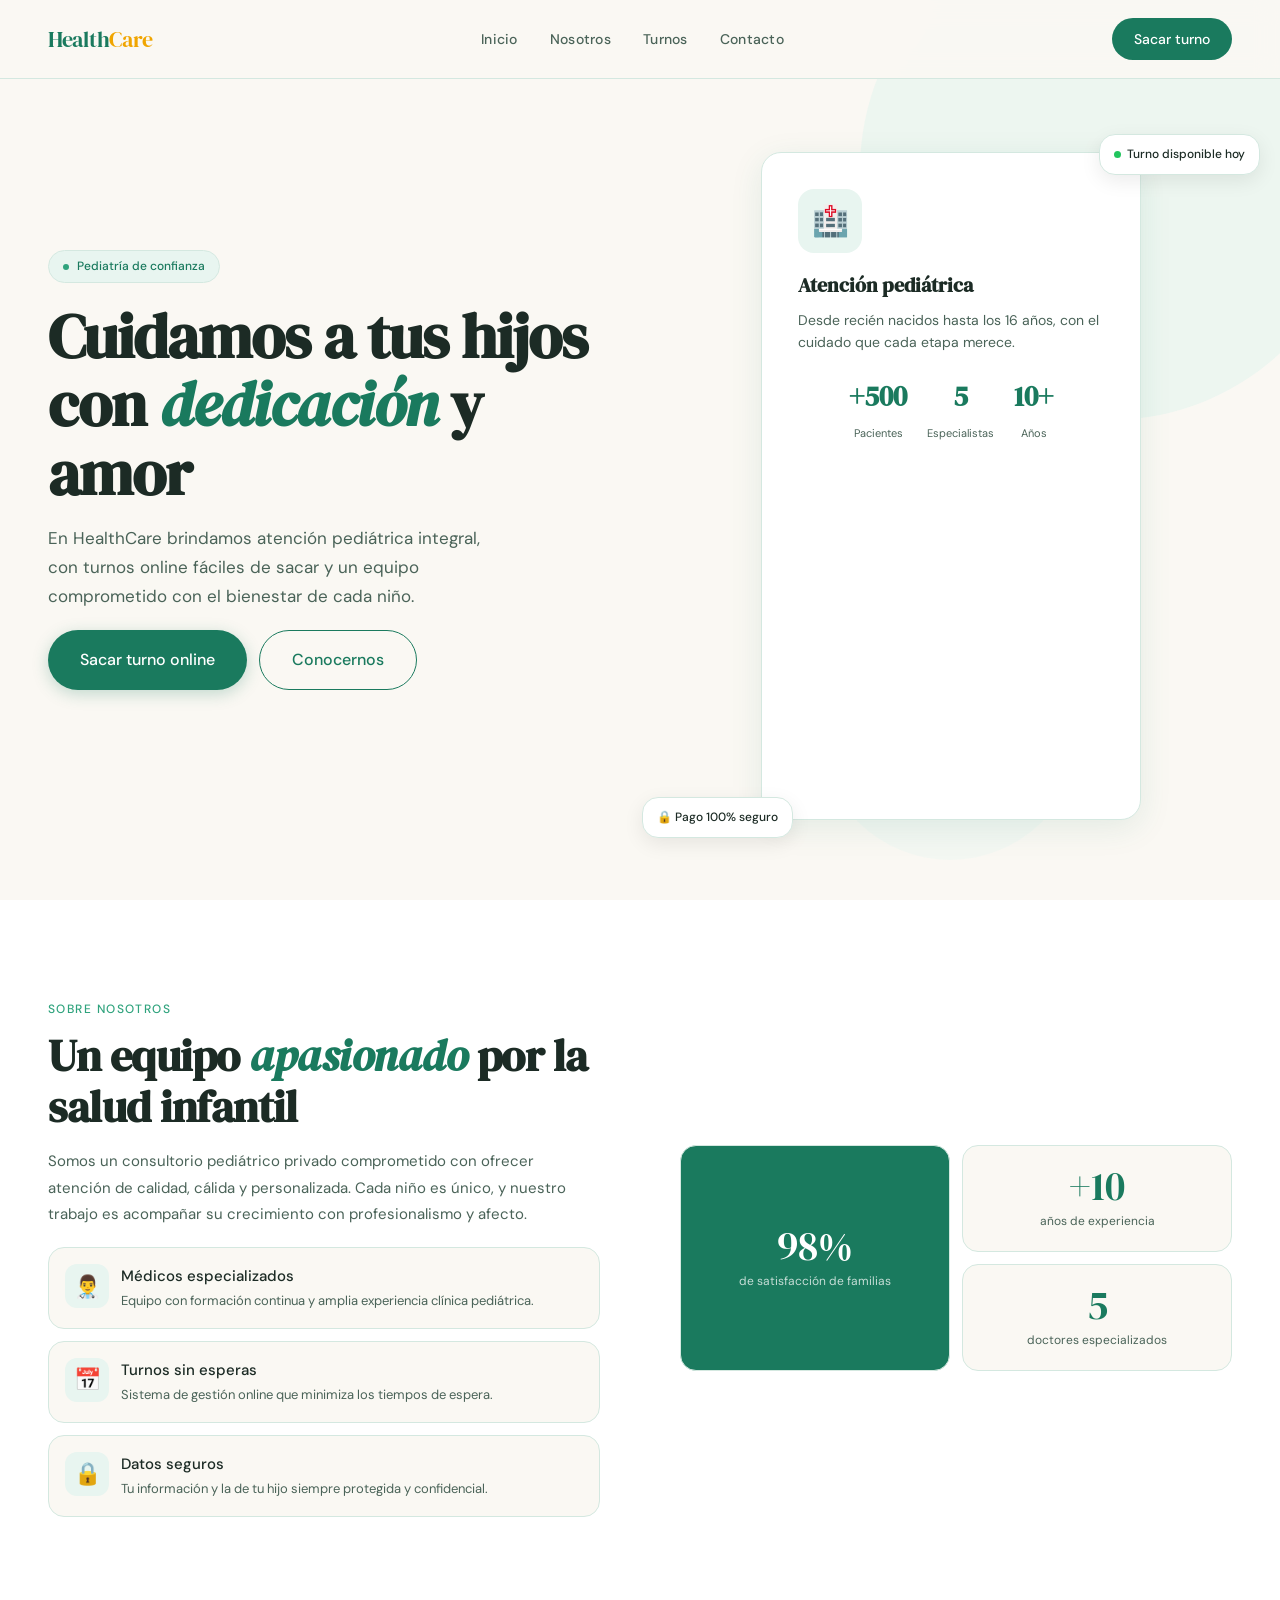
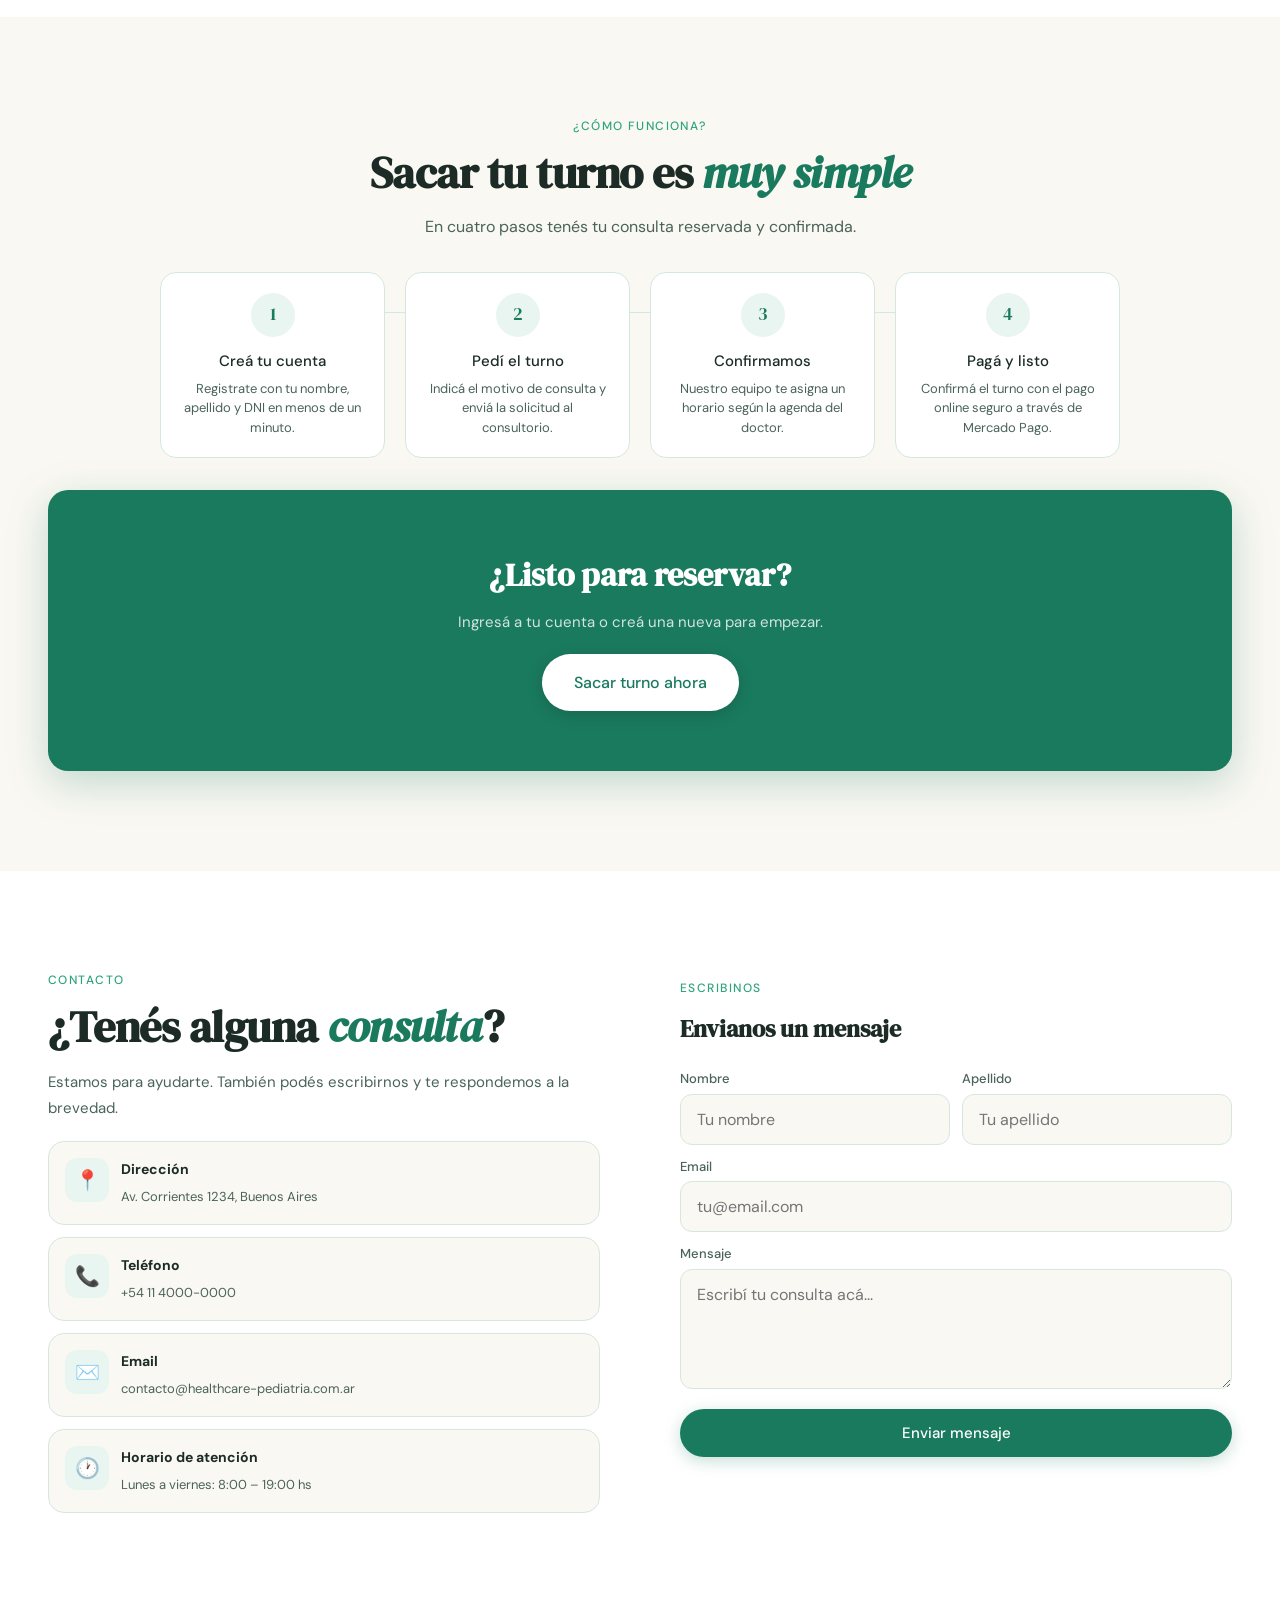
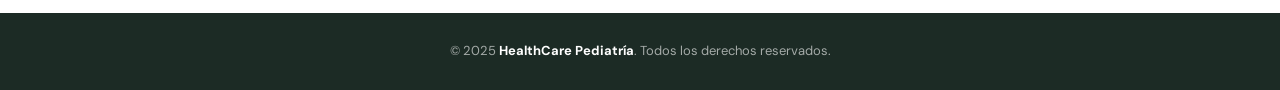
==== index.html @ d3672f3f "Cambio de Estructura" ====
<!DOCTYPE html>
<html lang="es">
<head>
  <meta charset="UTF-8" />
  <meta name="viewport" content="width=device-width, initial-scale=1.0, maximum-scale=5.0"/>
  <title>HealthCare Pediatría</title>
  <link rel="preconnect" href="https://fonts.googleapis.com">
  <link rel="preconnect" href="https://fonts.gstatic.com" crossorigin>
  <link href="https://fonts.googleapis.com/css2?family=DM+Serif+Display:ital@0;1&family=DM+Sans:wght@300;400;500;700&display=swap" rel="stylesheet">
  <link rel="stylesheet" href="css/base.css">
  <link rel="stylesheet" href="css/components.css">
  <link rel="stylesheet" href="css/layout.css">
  <link rel="stylesheet" href="css/responsive.css">
  <style>
    /* ═══════════════════════════════════════════════
       index.css · Página de inicio · Mobile-First
       ═══════════════════════════════════════════════ */

    /* ── HERO ── */
    .hero {
      min-height: 100vh;
      display: flex;
      flex-direction: column;
      padding: 80px var(--content-pad) var(--space-3xl);
      position: relative;
      overflow: hidden;
    }
    .hero-bg-circle {
      position: absolute;
      border-radius: 50%;
      background: var(--verde-claro);
      z-index: 0;
      pointer-events: none;
    }
    .hero-bg-circle.a { width: 300px; height: 300px; right: -80px; top: -40px; opacity: .6; }
    .hero-bg-circle.b { width: 160px; height: 160px; right: 40px; bottom: 100px; opacity: .3; }

    .hero-content {
      position: relative;
      z-index: 1;
      flex: 1;
      display: flex;
      flex-direction: column;
      justify-content: center;
    }
    .hero-tag {
      display: inline-flex;
      align-items: center;
      gap: var(--space-sm);
      background: var(--verde-claro);
      color: var(--verde);
      border: 1px solid var(--borde);
      padding: 6px 14px;
      border-radius: var(--radio-full);
      font-size: 12px;
      font-weight: 500;
      margin-bottom: var(--space-xl);
      width: fit-content;
      animation: fadeUp .6s ease both;
    }
    .hero-tag::before {
      content: '';
      width: 6px;
      height: 6px;
      border-radius: 50%;
      background: var(--verde-mid);
    }
    .hero-titulo {
      font-family: var(--font-titulo);
      font-size: clamp(32px, 8vw, 48px);
      line-height: 1.1;
      letter-spacing: -1px;
      color: var(--texto);
      margin-bottom: var(--space-lg);
      animation: fadeUp .6s .1s ease both;
    }
    .hero-titulo em { color: var(--verde); font-style: italic; }
    .hero-desc {
      font-size: 16px;
      color: var(--texto-s);
      line-height: 1.7;
      margin-bottom: var(--space-xl);
      animation: fadeUp .6s .2s ease both;
    }
    .hero-btns {
      display: flex;
      flex-direction: column;
      gap: var(--space-md);
      animation: fadeUp .6s .3s ease both;
    }

    .hero-imagen {
      position: relative;
      z-index: 1;
      margin-top: var(--space-3xl);
      display: flex;
      justify-content: center;
      animation: fadeIn .8s .2s ease both;
    }
    .hero-card-grande {
      background: var(--blanco);
      border: 1px solid var(--borde);
      border-radius: var(--radio-xl);
      padding: var(--space-xl);
      width: 100%;
      max-width: 340px;
      box-shadow: 0 8px 32px rgba(26,122,94,.1);
    }
    .hero-card-grande .icono {
      width: 56px;
      height: 56px;
      border-radius: var(--radio-lg);
      background: var(--verde-claro);
      display: flex;
      align-items: center;
      justify-content: center;
      font-size: 28px;
      margin-bottom: var(--space-lg);
    }
    .hero-card-grande h3 {
      font-family: var(--font-titulo);
      font-size: 20px;
      color: var(--texto);
      margin-bottom: var(--space-sm);
    }
    .hero-card-grande p {
      font-size: 14px;
      color: var(--texto-s);
      margin-bottom: var(--space-xl);
    }
    .stat-row {
      display: flex;
      gap: var(--space-xl);
      justify-content: center;
    }
    .stat { text-align: center; }
    .stat strong {
      display: block;
      font-family: var(--font-titulo);
      font-size: 24px;
      color: var(--verde);
    }
    .stat span { font-size: 11px; color: var(--texto-s); }

    .badge-flotante {
      position: absolute;
      background: var(--blanco);
      border: 1px solid var(--borde);
      border-radius: var(--radio-lg);
      padding: 10px 14px;
      box-shadow: 0 6px 20px rgba(0,0,0,.08);
      font-size: 12px;
      font-weight: 500;
      color: var(--texto);
      display: flex;
      align-items: center;
      gap: 6px;
    }
    .badge-flotante.uno { top: -12px; right: -8px; animation: float 3s ease-in-out infinite; }
    .badge-flotante.dos { bottom: -12px; left: -8px; animation: float 3s 1.5s ease-in-out infinite; }
    .badge-dot { width: 7px; height: 7px; border-radius: 50%; background: #22c55e; }

    /* ── SOBRE NOSOTROS ── */
    .seccion-nosotros {
      padding: var(--space-4xl) var(--content-pad);
      background: var(--blanco);
    }
    .seccion-tag {
      font-size: 12px;
      font-weight: 500;
      letter-spacing: .12em;
      text-transform: uppercase;
      color: var(--verde-mid);
      margin-bottom: var(--space-md);
    }
    .seccion-titulo {
      font-family: var(--font-titulo);
      font-size: clamp(26px, 6vw, 36px);
      line-height: 1.15;
      letter-spacing: -.5px;
      margin-bottom: var(--space-lg);
      color: var(--texto);
    }
    .seccion-titulo em { color: var(--verde); font-style: italic; }
    .seccion-desc {
      color: var(--texto-s);
      font-size: 15px;
      line-height: 1.75;
      margin-bottom: var(--space-xl);
    }
    .features {
      display: flex;
      flex-direction: column;
      gap: var(--space-md);
    }
    .feature {
      display: flex;
      gap: var(--space-md);
      align-items: flex-start;
      background: var(--crema);
      border: 1px solid var(--borde);
      border-radius: var(--radio-lg);
      padding: var(--space-lg);
    }
    .feature-ico {
      font-size: 22px;
      flex-shrink: 0;
      width: 44px;
      height: 44px;
      border-radius: var(--radio-md);
      background: var(--verde-claro);
      display: flex;
      align-items: center;
      justify-content: center;
    }
    .feature-txt h4 { font-size: 15px; font-weight: 500; color: var(--texto); margin-bottom: 3px; }
    .feature-txt p { font-size: 13px; color: var(--texto-s); }

    .nosotros-visual {
      display: grid;
      grid-template-columns: 1fr 1fr;
      gap: var(--space-md);
      margin-top: var(--space-3xl);
    }
    .vis-card {
      background: var(--crema);
      border: 1px solid var(--borde);
      border-radius: var(--radio-lg);
      padding: var(--space-xl) var(--space-lg);
      text-align: center;
    }
    .vis-card.accent {
      background: var(--verde);
      color: var(--blanco);
      grid-row: span 2;
      display: flex;
      flex-direction: column;
      justify-content: center;
    }
    .vis-card.accent .vis-num { color: var(--blanco); }
    .vis-card.accent .vis-label { color: rgba(255,255,255,.75); }
    .vis-num {
      font-family: var(--font-titulo);
      font-size: 32px;
      color: var(--verde);
      line-height: 1;
    }
    .vis-label { font-size: 12px; color: var(--texto-s); margin-top: 6px; }

    /* ── TURNOS ── */
    .seccion-turnos {
      padding: var(--space-4xl) var(--content-pad);
      background: var(--crema);
    }
    .seccion-header {
      text-align: center;
      max-width: 560px;
      margin: 0 auto var(--space-3xl);
    }
    .pasos {
      display: flex;
      flex-direction: column;
      gap: var(--space-lg);
      max-width: 400px;
      margin: 0 auto var(--space-3xl);
    }
    .paso {
      background: var(--blanco);
      border: 1px solid var(--borde);
      border-radius: var(--radio-lg);
      padding: var(--space-xl);
      text-align: center;
      transition: transform .2s, box-shadow .2s;
    }
    .paso:hover {
      transform: translateY(-4px);
      box-shadow: 0 12px 32px rgba(26,122,94,.12);
    }
    .paso-num {
      width: 44px;
      height: 44px;
      border-radius: 50%;
      background: var(--verde-claro);
      color: var(--verde);
      font-family: var(--font-titulo);
      font-size: 18px;
      display: flex;
      align-items: center;
      justify-content: center;
      margin: 0 auto var(--space-md);
    }
    .paso h4 { font-size: 15px; font-weight: 500; color: var(--texto); margin-bottom: 6px; }
    .paso p { font-size: 13px; color: var(--texto-s); line-height: 1.5; }

    .turnos-cta {
      text-align: center;
      background: var(--verde);
      border-radius: var(--radio-xl);
      padding: var(--space-3xl) var(--space-xl);
      box-shadow: 0 12px 40px rgba(26,122,94,.25);
    }
    .turnos-cta h3 {
      font-family: var(--font-titulo);
      font-size: 26px;
      color: var(--blanco);
      margin-bottom: var(--space-sm);
    }
    .turnos-cta p {
      color: rgba(255,255,255,.8);
      margin-bottom: var(--space-xl);
      font-size: 15px;
    }

    /* ── CONTACTO ── */
    .seccion-contacto {
      padding: var(--space-4xl) var(--content-pad);
      background: var(--blanco);
    }
    .contacto-datos {
      display: flex;
      flex-direction: column;
      gap: var(--space-md);
      margin-top: var(--space-xl);
    }
    .dato {
      display: flex;
      gap: var(--space-md);
      align-items: flex-start;
      background: var(--crema);
      border: 1px solid var(--borde);
      border-radius: var(--radio-lg);
      padding: var(--space-lg);
    }
    .dato-ico {
      font-size: 20px;
      width: 44px;
      height: 44px;
      background: var(--verde-claro);
      border-radius: var(--radio-md);
      display: flex;
      align-items: center;
      justify-content: center;
      flex-shrink: 0;
    }
    .dato-txt strong { display: block; font-size: 14px; color: var(--texto); margin-bottom: 2px; }
    .dato-txt span { font-size: 13px; color: var(--texto-s); }

    .form-contacto {
      display: flex;
      flex-direction: column;
      gap: var(--space-md);
      margin-top: var(--space-xl);
    }
    .form-row {
      display: grid;
      grid-template-columns: 1fr;
      gap: var(--space-md);
    }
    .form-contacto label {
      font-size: 13px;
      font-weight: 500;
      color: var(--texto-s);
      margin-bottom: var(--space-xs);
      display: block;
    }
    .form-contacto input,
    .form-contacto textarea {
      width: 100%;
      padding: 14px 16px;
      border: 1.5px solid var(--borde);
      border-radius: var(--radio-md);
      font-family: var(--font-cuerpo);
      font-size: 16px;
      color: var(--texto);
      background: var(--crema);
      outline: none;
      transition: border-color .2s;
      min-height: var(--touch-min);
    }
    .form-contacto input:focus,
    .form-contacto textarea:focus { border-color: var(--verde); }
    .form-contacto textarea {
      resize: vertical;
      min-height: 120px;
    }

    /* ── DESKTOP OVERRIDES (min-width: 769px) ── */
    @media (min-width: 769px) {
      .hero {
        display: grid;
        grid-template-columns: 1fr 1fr;
        padding: 120px 48px 80px;
        gap: 60px;
      }
      .hero-bg-circle.a { width: 500px; height: 500px; right: -80px; top: -80px; opacity: .7; }
      .hero-bg-circle.b { width: 260px; height: 260px; right: 200px; bottom: 40px; opacity: .4; }
      .hero-titulo { font-size: clamp(38px, 5vw, 62px); }
      .hero-desc { font-size: 17px; max-width: 460px; }
      .hero-btns { flex-direction: row; }
      .hero-card-grande { max-width: 380px; padding: 36px; }
      .hero-card-grande .icono { width: 64px; height: 64px; font-size: 30px; }
      .stat strong { font-size: 28px; }
      .badge-flotante.uno { top: -18px; right: -28px; }
      .badge-flotante.dos { bottom: -18px; left: -28px; }

      .seccion-nosotros {
        display: grid;
        grid-template-columns: 1fr 1fr;
        gap: 80px;
        align-items: center;
        padding: 100px 48px;
      }
      .seccion-titulo { font-size: clamp(28px, 4vw, 44px); }
      .nosotros-visual { margin-top: 0; }
      .vis-num { font-size: 40px; }

      .seccion-turnos { padding: 100px 48px; }
      .pasos {
        display: grid;
        grid-template-columns: repeat(4, 1fr);
        gap: 20px;
        max-width: 960px;
        position: relative;
      }
      .pasos::before {
        content: '';
        position: absolute;
        top: 40px;
        left: 10%;
        right: 10%;
        height: 1.5px;
        background: var(--borde);
        z-index: 0;
      }
      .paso { position: relative; z-index: 1; }
      .turnos-cta { padding: 60px 40px; }
      .turnos-cta h3 { font-size: 32px; }

      .seccion-contacto {
        display: grid;
        grid-template-columns: 1fr 1fr;
        gap: 80px;
        align-items: start;
        padding: 100px 48px;
      }
      .form-row { grid-template-columns: 1fr 1fr; }
    }

    /* ── TABLET (481px - 768px) ── */
    @media (min-width: 481px) and (max-width: 768px) {
      .hero { padding-top: 100px; }
      .hero-titulo { font-size: 40px; }
      .pasos { display: grid; grid-template-columns: 1fr 1fr; max-width: none; }
      .seccion-nosotros { padding: 60px 32px; }
      .seccion-contacto { padding: 60px 32px; }
    }
  </style>
</head>
<body>

<!-- NAV -->
<nav class="nav">
  <a class="nav-logo" href="#inicio">Health<span>Care</span></a>
  <ul class="nav-links">
    <li><a href="#inicio">Inicio</a></li>
    <li><a href="#nosotros">Nosotros</a></li>
    <li><a href="#turnos">Turnos</a></li>
    <li><a href="#contacto">Contacto</a></li>
  </ul>
  <a href="login.html" class="nav-cta btn btn-sm">Sacar turno</a>
  <button class="nav-toggle" id="nav-toggle" aria-label="Abrir menú" aria-expanded="false">
    <span></span><span></span><span></span>
  </button>
</nav>

<!-- Mobile Menu Overlay -->
<div class="nav-menu-mobile" id="nav-menu-mobile">
  <a href="#inicio" onclick="cerrarMenu()">Inicio</a>
  <a href="#nosotros" onclick="cerrarMenu()">Nosotros</a>
  <a href="#turnos" onclick="cerrarMenu()">Turnos</a>
  <a href="#contacto" onclick="cerrarMenu()">Contacto</a>
  <a href="login.html" class="btn btn-prim">Sacar turno</a>
</div>

<!-- HERO -->
<section id="inicio" class="hero">
  <div class="hero-bg-circle a"></div>
  <div class="hero-bg-circle b"></div>

  <div class="hero-content">
    <div class="hero-tag">Pediatría de confianza</div>
    <h1 class="hero-titulo">
      Cuidamos a tus hijos<br>con <em>dedicación</em> y amor
    </h1>
    <p class="hero-desc">
      En HealthCare brindamos atención pediátrica integral, con turnos online fáciles de sacar y un equipo comprometido con el bienestar de cada niño.
    </p>
    <div class="hero-btns">
      <a href="login.html" class="btn btn-prim btn-lg">Sacar turno online</a>
      <a href="#nosotros" class="btn btn-sec btn-lg">Conocernos</a>
    </div>
  </div>

  <div class="hero-imagen">
    <div class="hero-card-grande">
      <div class="icono">🏥</div>
      <h3>Atención pediátrica</h3>
      <p>Desde recién nacidos hasta los 16 años, con el cuidado que cada etapa merece.</p>
      <div class="stat-row">
        <div class="stat"><strong>+500</strong><span>Pacientes</span></div>
        <div class="stat"><strong>5</strong><span>Especialistas</span></div>
        <div class="stat"><strong>10+</strong><span>Años</span></div>
      </div>
    </div>
    <div class="badge-flotante uno">
      <span class="badge-dot"></span> Turno disponible hoy
    </div>
    <div class="badge-flotante dos">
      🔒 Pago 100% seguro
    </div>
  </div>
</section>

<!-- SOBRE NOSOTROS -->
<section id="nosotros" class="seccion-nosotros">
  <div class="nosotros-texto">
    <p class="seccion-tag">Sobre nosotros</p>
    <h2 class="seccion-titulo">Un equipo <em>apasionado</em> por la salud infantil</h2>
    <p class="seccion-desc">
      Somos un consultorio pediátrico privado comprometido con ofrecer atención de calidad, cálida y personalizada. Cada niño es único, y nuestro trabajo es acompañar su crecimiento con profesionalismo y afecto.
    </p>
    <div class="features">
      <div class="feature">
        <div class="feature-ico">👨‍⚕️</div>
        <div class="feature-txt">
          <h4>Médicos especializados</h4>
          <p>Equipo con formación continua y amplia experiencia clínica pediátrica.</p>
        </div>
      </div>
      <div class="feature">
        <div class="feature-ico">📅</div>
        <div class="feature-txt">
          <h4>Turnos sin esperas</h4>
          <p>Sistema de gestión online que minimiza los tiempos de espera.</p>
        </div>
      </div>
      <div class="feature">
        <div class="feature-ico">🔒</div>
        <div class="feature-txt">
          <h4>Datos seguros</h4>
          <p>Tu información y la de tu hijo siempre protegida y confidencial.</p>
        </div>
      </div>
    </div>
  </div>

  <div class="nosotros-visual">
    <div class="vis-card accent tall">
      <div class="vis-num">98%</div>
      <div class="vis-label">de satisfacción de familias</div>
    </div>
    <div class="vis-card">
      <div class="vis-num">+10</div>
      <div class="vis-label">años de experiencia</div>
    </div>
    <div class="vis-card">
      <div class="vis-num">5</div>
      <div class="vis-label">doctores especializados</div>
    </div>
  </div>
</section>

<!-- TURNOS -->
<section id="turnos" class="seccion-turnos">
  <div class="seccion-header">
    <p class="seccion-tag">¿Cómo funciona?</p>
    <h2 class="seccion-titulo">Sacar tu turno es <em>muy simple</em></h2>
    <p style="color:var(--texto-s);font-size:16px">En cuatro pasos tenés tu consulta reservada y confirmada.</p>
  </div>

  <div class="pasos">
    <div class="paso">
      <div class="paso-num">1</div>
      <h4>Creá tu cuenta</h4>
      <p>Registrate con tu nombre, apellido y DNI en menos de un minuto.</p>
    </div>
    <div class="paso">
      <div class="paso-num">2</div>
      <h4>Pedí el turno</h4>
      <p>Indicá el motivo de consulta y enviá la solicitud al consultorio.</p>
    </div>
    <div class="paso">
      <div class="paso-num">3</div>
      <h4>Confirmamos</h4>
      <p>Nuestro equipo te asigna un horario según la agenda del doctor.</p>
    </div>
    <div class="paso">
      <div class="paso-num">4</div>
      <h4>Pagá y listo</h4>
      <p>Confirmá el turno con el pago online seguro a través de Mercado Pago.</p>
    </div>
  </div>

  <div class="turnos-cta">
    <h3>¿Listo para reservar?</h3>
    <p>Ingresá a tu cuenta o creá una nueva para empezar.</p>
    <a href="login.html" class="btn btn-blanco btn-lg">Sacar turno ahora</a>
  </div>
</section>

<!-- CONTACTO -->
<section id="contacto" class="seccion-contacto">
  <div class="contacto-info">
    <p class="seccion-tag">Contacto</p>
    <h2 class="seccion-titulo">¿Tenés alguna <em>consulta</em>?</h2>
    <p class="seccion-desc">Estamos para ayudarte. También podés escribirnos y te respondemos a la brevedad.</p>
    <div class="contacto-datos">
      <div class="dato">
        <div class="dato-ico">📍</div>
        <div class="dato-txt">
          <strong>Dirección</strong>
          <span>Av. Corrientes 1234, Buenos Aires</span>
        </div>
      </div>
      <div class="dato">
        <div class="dato-ico">📞</div>
        <div class="dato-txt">
          <strong>Teléfono</strong>
          <span>+54 11 4000-0000</span>
        </div>
      </div>
      <div class="dato">
        <div class="dato-ico">✉️</div>
        <div class="dato-txt">
          <strong>Email</strong>
          <span>contacto@healthcare-pediatria.com.ar</span>
        </div>
      </div>
      <div class="dato">
        <div class="dato-ico">🕐</div>
        <div class="dato-txt">
          <strong>Horario de atención</strong>
          <span>Lunes a viernes: 8:00 – 19:00 hs</span>
        </div>
      </div>
    </div>
  </div>

  <div>
    <p class="seccion-tag" style="margin-top:8px">Escribinos</p>
    <h3 style="font-family:var(--font-titulo);font-size:24px;margin-bottom:var(--space-lg);color:var(--texto)">Envianos un mensaje</h3>
    <form class="form-contacto" onsubmit="enviarContacto(event)">
      <div class="form-row">
        <div>
          <label for="cf-nombre">Nombre</label>
          <input type="text" id="cf-nombre" placeholder="Tu nombre" required>
        </div>
        <div>
          <label for="cf-apellido">Apellido</label>
          <input type="text" id="cf-apellido" placeholder="Tu apellido" required>
        </div>
      </div>
      <div>
        <label for="cf-email">Email</label>
        <input type="email" id="cf-email" placeholder="tu@email.com" required>
      </div>
      <div>
        <label for="cf-mensaje">Mensaje</label>
        <textarea id="cf-mensaje" placeholder="Escribí tu consulta acá..." required></textarea>
      </div>
      <button type="submit" class="btn btn-prim">Enviar mensaje</button>
    </form>
  </div>
</section>

<!-- FOOTER -->
<footer class="footer">
  <p>&copy; 2025 <strong>HealthCare Pediatría</strong>. Todos los derechos reservados.</p>
</footer>

<script>
  // ── Mobile Menu ──
  const navToggle = document.getElementById('nav-toggle');
  const navMenu = document.getElementById('nav-menu-mobile');

  navToggle.addEventListener('click', () => {
    const isOpen = navMenu.classList.toggle('activo');
    navToggle.classList.toggle('activo', isOpen);
    navToggle.setAttribute('aria-expanded', isOpen);
    document.body.style.overflow = isOpen ? 'hidden' : '';
  });

  function cerrarMenu() {
    navMenu.classList.remove('activo');
    navToggle.classList.remove('activo');
    navToggle.setAttribute('aria-expanded', 'false');
    document.body.style.overflow = '';
  }

  // Cerrar menú al hacer click en un link
  navMenu.querySelectorAll('a').forEach(link => {
    link.addEventListener('click', cerrarMenu);
  });

  // ── Contacto ──
  function enviarContacto(e) {
    e.preventDefault();
    const btn = e.target.querySelector('.btn');
    const originalText = btn.textContent;
    btn.textContent = '¡Enviado! ✓';
    btn.style.background = '#22c55e';
    btn.disabled = true;
    setTimeout(() => {
      btn.textContent = originalText;
      btn.style.background = '';
      btn.disabled = false;
      e.target.reset();
    }, 3000);
  }

  // ── Scroll animations ──
  const observer = new IntersectionObserver((entries) => {
    entries.forEach(e => {
      if (e.isIntersecting) {
        e.target.style.opacity = '1';
        e.target.style.transform = 'translateY(0)';
      }
    });
  }, { threshold: 0.1 });

  document.querySelectorAll('.paso, .feature, .dato, .vis-card').forEach(el => {
    el.style.opacity = '0';
    el.style.transform = 'translateY(16px)';
    el.style.transition = 'opacity .5s ease, transform .5s ease';
    observer.observe(el);
  });
</script>

</body>
</html>
---- css/base.css ----
/* ═══════════════════════════════════════════════
   base.css · HealthCare Pediatría
   Mobile-First Design System
   ═══════════════════════════════════════════════ */

/* ── CSS VARIABLES ── */
:root {
  /* Colores */
  --verde:        #1a7a5e;
  --verde-claro:  #e8f5f0;
  --verde-mid:    #2fa37d;
  --verde-dark:   #146b52;
  --crema:        #faf8f3;
  --texto:        #1c2b25;
  --texto-s:      #4a6358;
  --blanco:       #ffffff;
  --borde:        #d4e8e0;
  --acento:       #f0a500;

  /* Estados */
  --error:        #dc2626;
  --error-bg:     #fef2f2;
  --error-light:  #fecaca;
  --ok:           #16a34a;
  --ok-bg:        #f0fdf4;
  --warn:         #eab308;
  --warn-bg:      #fefce8;

  /* Tipografía */
  --font-titulo:  'DM Serif Display', serif;
  --font-cuerpo:  'DM Sans', sans-serif;

  /* Espaciado mobile-first */
  --space-xs:     4px;
  --space-sm:     8px;
  --space-md:     12px;
  --space-lg:     16px;
  --space-xl:     20px;
  --space-2xl:    24px;
  --space-3xl:    32px;
  --space-4xl:    40px;

  /* Bordes */
  --radio-sm:     8px;
  --radio-md:     12px;
  --radio-lg:     16px;
  --radio-xl:     20px;
  --radio-full:   9999px;

  /* Touch targets */
  --touch-min:    44px;

  /* Layout */
  --sidebar-w:    0px;
  --content-pad:  16px;
  --max-content:  100%;
}

/* ── RESET ── */
*, *::before, *::after {
  box-sizing: border-box;
  margin: 0;
  padding: 0;
  -webkit-tap-highlight-color: transparent;
}

html {
  font-size: 16px;
  scroll-behavior: smooth;
  -webkit-text-size-adjust: 100%;
}

body {
  font-family: var(--font-cuerpo);
  background: var(--crema);
  color: var(--texto);
  line-height: 1.6;
  min-height: 100vh;
  overflow-x: hidden;
  -webkit-font-smoothing: antialiased;
}

img, svg, video {
  max-width: 100%;
  height: auto;
  display: block;
}

button, input, select, textarea {
  font-family: inherit;
  font-size: 16px;
  color: inherit;
}

button {
  cursor: pointer;
  border: none;
  background: none;
  touch-action: manipulation;
}

a {
  color: inherit;
  text-decoration: none;
}

ul, ol {
  list-style: none;
}

/* ── UTILIDADES ── */
.sr-only {
  position: absolute;
  width: 1px;
  height: 1px;
  padding: 0;
  margin: -1px;
  overflow: hidden;
  clip: rect(0, 0, 0, 0);
  white-space: nowrap;
  border: 0;
}

.flex { display: flex; }
.flex-col { flex-direction: column; }
.items-center { align-items: center; }
.justify-center { justify-content: center; }
.justify-between { justify-content: space-between; }
.gap-sm { gap: var(--space-sm); }
.gap-md { gap: var(--space-md); }
.gap-lg { gap: var(--space-lg); }

.w-full { width: 100%; }
.h-full { height: 100%; }

.text-center { text-align: center; }

/* ── ANIMACIONES ── */
@keyframes fadeUp {
  from { opacity: 0; transform: translateY(16px); }
  to   { opacity: 1; transform: translateY(0); }
}

@keyframes fadeIn {
  from { opacity: 0; }
  to   { opacity: 1; }
}

@keyframes slideInRight {
  from { transform: translateX(100%); }
  to   { transform: translateX(0); }
}

@keyframes slideOutRight {
  from { transform: translateX(0); }
  to   { transform: translateX(100%); }
}

@keyframes pushIn {
  from { opacity: 0; transform: scale(0.92); }
  to   { opacity: 1; transform: scale(1); }
}

@keyframes float {
  0%, 100% { transform: translateY(0); }
  50%      { transform: translateY(-6px); }
}

@keyframes spin {
  to { transform: rotate(360deg); }
}

/* ── SCROLLBAR STYLING ── */
::-webkit-scrollbar {
  width: 6px;
  height: 6px;
}
::-webkit-scrollbar-track {
  background: transparent;
}
::-webkit-scrollbar-thumb {
  background: var(--borde);
  border-radius: var(--radio-full);
}
::-webkit-scrollbar-thumb:hover {
  background: var(--verde-mid);
}
---- css/components.css ----
/* ═══════════════════════════════════════════════
   components.css · HealthCare Pediatría
   Componentes reutilizables · Mobile-First
   ═══════════════════════════════════════════════ */

/* ── BOTONES ── */
.btn {
  display: inline-flex;
  align-items: center;
  justify-content: center;
  gap: var(--space-sm);
  padding: 14px 24px;
  border-radius: var(--radio-full);
  font-family: var(--font-cuerpo);
  font-size: 15px;
  font-weight: 500;
  min-height: var(--touch-min);
  transition: all .2s ease;
  cursor: pointer;
  border: none;
  text-decoration: none;
  white-space: nowrap;
}

.btn-prim {
  background: var(--verde);
  color: var(--blanco);
  box-shadow: 0 4px 16px rgba(26,122,94,.25);
}
.btn-prim:hover:not(:disabled) {
  background: var(--verde-mid);
  transform: translateY(-2px);
  box-shadow: 0 8px 24px rgba(26,122,94,.3);
}

.btn-sec {
  background: transparent;
  color: var(--verde);
  border: 1.5px solid var(--verde);
}
.btn-sec:hover {
  background: var(--verde-claro);
  transform: translateY(-2px);
}

.btn-blanco {
  background: var(--blanco);
  color: var(--verde);
  box-shadow: 0 4px 16px rgba(0,0,0,.15);
}
.btn-blanco:hover {
  transform: translateY(-2px);
  box-shadow: 0 8px 24px rgba(0,0,0,.2);
}

.btn-peligro {
  background: var(--error-bg);
  color: var(--error);
}
.btn-peligro:hover {
  background: var(--error-light);
}

.btn-warn {
  background: var(--warn-bg);
  color: #854d0e;
}
.btn-warn:hover {
  background: #fef08a;
}

.btn-sm {
  padding: 10px 18px;
  font-size: 13px;
  min-height: 36px;
}

.btn-lg {
  padding: 16px 32px;
  font-size: 16px;
}

.btn:disabled {
  opacity: .6;
  cursor: not-allowed;
  transform: none !important;
}

.btn-full { width: 100%; }

/* ── CARDS ── */
.card {
  background: var(--blanco);
  border: 1px solid var(--borde);
  border-radius: var(--radio-lg);
  padding: var(--space-xl);
  box-shadow: 0 2px 8px rgba(0,0,0,.04);
  transition: transform .2s, box-shadow .2s;
}
.card:hover {
  box-shadow: 0 8px 24px rgba(26,122,94,.08);
}

.card-metric {
  text-align: center;
}
.card-metric .metric-val {
  font-family: var(--font-titulo);
  font-size: 36px;
  color: var(--verde);
  margin: var(--space-sm) 0;
}
.card-metric .metric-label {
  font-size: 13px;
  color: var(--texto-s);
  font-weight: 500;
}

/* ── FORMULARIOS ── */
.campo {
  margin-bottom: var(--space-lg);
}
.campo label {
  display: block;
  font-size: 13px;
  font-weight: 500;
  color: var(--texto-s);
  margin-bottom: var(--space-sm);
}

.input-wrap {
  position: relative;
}
.input-ico {
  position: absolute;
  left: 14px;
  top: 50%;
  transform: translateY(-50%);
  font-size: 16px;
  pointer-events: none;
  opacity: .6;
}

.input-wrap input,
.input-wrap select,
.input-wrap textarea {
  width: 100%;
  padding: 14px 14px 14px 44px;
  border: 1.5px solid var(--borde);
  border-radius: var(--radio-md);
  font-family: var(--font-cuerpo);
  font-size: 16px;
  color: var(--texto);
  background: var(--blanco);
  outline: none;
  transition: border-color .2s, box-shadow .2s;
  min-height: var(--touch-min);
}

.input-wrap input:focus,
.input-wrap select:focus,
.input-wrap textarea:focus {
  border-color: var(--verde);
  box-shadow: 0 0 0 3px rgba(26,122,94,.1);
}

.input-wrap input.error-field,
.input-wrap select.error-field {
  border-color: var(--error);
}
.input-wrap input.ok-field,
.input-wrap select.ok-field {
  border-color: var(--ok);
}

.input-wrap input.con-ojo {
  padding-right: 44px;
}
.input-wrap .ojo {
  position: absolute;
  right: 14px;
  top: 50%;
  transform: translateY(-50%);
  background: none;
  border: none;
  cursor: pointer;
  color: var(--texto-s);
  opacity: .55;
  display: flex;
  align-items: center;
  padding: var(--space-sm);
  min-width: var(--touch-min);
  min-height: var(--touch-min);
}
.input-wrap .ojo:hover {
  opacity: 1;
  color: var(--verde);
}

.input-wrap textarea {
  resize: vertical;
  min-height: 100px;
  padding: 14px;
}

.msg-error {
  font-size: 12px;
  color: var(--error);
  margin-top: var(--space-sm);
  display: none;
  align-items: center;
  gap: 4px;
}
.msg-error.visible { display: flex; }

/* ── ALERTAS ── */
.alerta {
  padding: 14px 16px;
  border-radius: var(--radio-md);
  font-size: 14px;
  margin-bottom: var(--space-lg);
  display: none;
  align-items: center;
  gap: 8px;
  animation: fadeUp .3s ease;
}
.alerta.visible { display: flex; }
.alerta.ok  { background: var(--ok-bg);  color: var(--ok);  border: 1px solid #bbf7d0; }
.alerta.err { background: var(--error-bg); color: var(--error); border: 1px solid var(--error-light); }

/* ── BADGES ── */
.badge {
  display: inline-block;
  padding: 4px 14px;
  border-radius: var(--radio-full);
  font-size: 11px;
  font-weight: 700;
  text-transform: uppercase;
  letter-spacing: 0.03em;
}
.badge-paciente { background: #e0f2fe; color: #0369a1; }
.badge-doctor   { background: #fef3c7; color: #b45309; }
.badge-admin    { background: #f3e8ff; color: #6b21a8; }

/* ── TABLAS MOBILE-FIRST ── */
.table-container {
  overflow-x: auto;
  -webkit-overflow-scrolling: touch;
  margin: 0 calc(-1 * var(--content-pad));
  padding: 0 var(--content-pad);
}

.tabla-hc {
  width: 100%;
  min-width: 600px;
  border-collapse: collapse;
  text-align: left;
  font-size: 14px;
}
.tabla-hc th {
  padding: 14px;
  border-bottom: 2px solid var(--borde);
  color: var(--texto-s);
  font-weight: 600;
  font-size: 11px;
  text-transform: uppercase;
  letter-spacing: 0.05em;
  white-space: nowrap;
}
.tabla-hc td {
  padding: 14px;
  border-bottom: 1px solid var(--borde);
  color: var(--texto);
  white-space: nowrap;
}
.tabla-hc tr:last-child td { border-bottom: none; }

/* Cards en mobile para tablas (se activa con JS) */
.table-cards .tabla-hc,
.table-cards .tabla-hc thead {
  display: none;
}
.table-cards .tabla-hc tbody,
.table-cards .tabla-hc tr,
.table-cards .tabla-hc td {
  display: block;
  width: 100%;
}
.table-cards .tabla-hc tr {
  background: var(--blanco);
  border: 1px solid var(--borde);
  border-radius: var(--radio-lg);
  padding: var(--space-lg);
  margin-bottom: var(--space-md);
  box-shadow: 0 2px 8px rgba(0,0,0,.04);
}
.table-cards .tabla-hc td {
  border: none;
  padding: var(--space-sm) 0;
  white-space: normal;
  display: flex;
  justify-content: space-between;
  align-items: center;
}
.table-cards .tabla-hc td::before {
  content: attr(data-label);
  font-weight: 600;
  font-size: 11px;
  text-transform: uppercase;
  color: var(--texto-s);
  letter-spacing: 0.03em;
}
.table-cards .tabla-hc td:last-child {
  border-top: 1px solid var(--borde);
  margin-top: var(--space-sm);
  padding-top: var(--space-md);
}

/* ── PUSH NOTIFICATION ── */
.push-overlay {
  position: fixed;
  inset: 0;
  background: rgba(0,0,0,.5);
  z-index: 1000;
  display: none;
  align-items: center;
  justify-content: center;
  padding: var(--content-pad);
  backdrop-filter: blur(6px);
  -webkit-backdrop-filter: blur(6px);
}
.push-overlay.activo { display: flex; }

.push-box {
  background: var(--blanco);
  border: 2px solid var(--borde);
  border-radius: var(--radio-xl);
  padding: var(--space-3xl) var(--space-xl);
  text-align: center;
  max-width: 400px;
  width: 100%;
  box-shadow: 0 24px 64px rgba(0,0,0,.15);
  animation: pushIn .3s ease;
}
.push-box.ok  { border-color: var(--ok); }
.push-box.err { border-color: var(--error); }
.push-box.warn { border-color: var(--acento); }

.push-icon { font-size: 48px; margin-bottom: var(--space-md); }
.push-titulo {
  font-family: var(--font-titulo);
  font-size: 22px;
  margin-bottom: var(--space-sm);
  color: var(--texto);
}
.push-msg {
  font-size: 15px;
  color: var(--texto-s);
  margin-bottom: var(--space-xl);
  line-height: 1.6;
}
.push-actions {
  display: flex;
  flex-direction: column;
  gap: var(--space-md);
}
.push-actions .btn + .btn { margin: 0; }

/* ── SPINNER ── */
.spinner {
  width: 18px;
  height: 18px;
  border-radius: 50%;
  border: 2px solid rgba(255,255,255,.4);
  border-top-color: var(--blanco);
  animation: spin .7s linear infinite;
  display: none;
}
.spinner.visible { display: block; }

/* ── PASSWORD STRENGTH ── */
.pass-strength { margin-top: var(--space-md); }
.strength-bar {
  height: 4px;
  border-radius: 4px;
  background: var(--borde);
  overflow: hidden;
  margin-bottom: 4px;
}
.strength-fill {
  height: 100%;
  border-radius: 4px;
  width: 0%;
  transition: width .3s, background .3s;
}
.strength-label {
  font-size: 11px;
  color: var(--texto-s);
}

/* ── CHECKBOX / TOGGLE ── */
.check-label {
  display: flex;
  align-items: center;
  gap: var(--space-sm);
  font-size: 14px;
  color: var(--texto-s);
  cursor: pointer;
}
.check-label input[type="checkbox"] {
  width: 20px;
  height: 20px;
  accent-color: var(--verde);
  min-width: 20px;
}

/* ── LINKS ── */
.link-verde {
  color: var(--verde);
  font-weight: 500;
  transition: opacity .2s;
}
.link-verde:hover { opacity: .75; }
---- css/layout.css ----
/* ═══════════════════════════════════════════════
   layout.css · HealthCare Pediatría
   Layout, Nav, Sidebar, Footer · Mobile-First
   ═══════════════════════════════════════════════ */

/* ── NAVBAR ── */
.nav {
  position: fixed;
  top: 0;
  left: 0;
  right: 0;
  z-index: 100;
  display: flex;
  align-items: center;
  justify-content: space-between;
  padding: 14px var(--content-pad);
  background: rgba(250,248,243,.95);
  backdrop-filter: blur(12px);
  -webkit-backdrop-filter: blur(12px);
  border-bottom: 1px solid var(--borde);
  height: 56px;
}

.nav-logo {
  font-family: var(--font-titulo);
  font-size: 20px;
  color: var(--verde);
  text-decoration: none;
  letter-spacing: -0.3px;
}
.nav-logo span { color: var(--acento); }

.nav-links {
  display: none; /* hidden mobile */
}

.nav-cta {
  display: none; /* hidden mobile */
}

/* Mobile menu toggle */
.nav-toggle {
  display: flex;
  flex-direction: column;
  gap: 5px;
  padding: var(--space-sm);
  min-width: var(--touch-min);
  min-height: var(--touch-min);
  background: none;
  border: none;
  cursor: pointer;
  z-index: 101;
}
.nav-toggle span {
  display: block;
  width: 24px;
  height: 2px;
  background: var(--texto);
  border-radius: 2px;
  transition: all .3s ease;
}
.nav-toggle.activo span:nth-child(1) {
  transform: rotate(45deg) translate(5px, 5px);
}
.nav-toggle.activo span:nth-child(2) {
  opacity: 0;
}
.nav-toggle.activo span:nth-child(3) {
  transform: rotate(-45deg) translate(5px, -5px);
}

/* Mobile menu overlay */
.nav-menu-mobile {
  position: fixed;
  inset: 0;
  background: var(--blanco);
  z-index: 99;
  display: flex;
  flex-direction: column;
  align-items: center;
  justify-content: center;
  gap: var(--space-3xl);
  transform: translateX(100%);
  transition: transform .3s ease;
}
.nav-menu-mobile.activo {
  transform: translateX(0);
}
.nav-menu-mobile a {
  font-size: 24px;
  font-family: var(--font-titulo);
  color: var(--texto);
  padding: var(--space-md) var(--space-xl);
}
.nav-menu-mobile .btn {
  margin-top: var(--space-xl);
}

/* ── DASHBOARD LAYOUT ── */
.dashboard-layout {
  display: grid;
  grid-template-columns: 1fr;
  min-height: 100vh;
  padding-top: 56px; /* nav height */
}

.sidebar {
  display: none; /* hidden mobile */
}

.main-content {
  padding: var(--content-pad);
  overflow-y: auto;
  min-height: calc(100vh - 56px);
}

/* ── DASHBOARD HEADER ── */
.dash-header {
  display: flex;
  flex-direction: column;
  gap: var(--space-md);
  margin-bottom: var(--space-xl);
  padding-bottom: var(--space-lg);
  border-bottom: 1px solid var(--borde);
}
.dash-header-info {
  display: flex;
  flex-direction: column;
  gap: var(--space-xs);
}
.dash-titulo {
  font-family: var(--font-titulo);
  font-size: 28px;
  color: var(--texto);
  line-height: 1.2;
}
.dash-header-meta {
  text-align: left;
  font-size: 14px;
  color: var(--texto-s);
}

/* ── METRICS GRID ── */
.metrics-grid {
  display: grid;
  grid-template-columns: repeat(2, 1fr);
  gap: var(--space-md);
  margin-bottom: var(--space-xl);
}

/* ── PANEL DATA ── */
.panel-data {
  background: var(--blanco);
  border: 1px solid var(--borde);
  border-radius: var(--radio-lg);
  padding: var(--space-xl);
  box-shadow: 0 2px 8px rgba(0,0,0,.04);
  margin-bottom: var(--space-lg);
}
.panel-data h3 {
  font-family: var(--font-titulo);
  font-size: 18px;
  margin-bottom: var(--space-lg);
  color: var(--texto);
}
.panel-data p {
  color: var(--texto-s);
  font-size: 14px;
  margin-bottom: var(--space-lg);
  line-height: 1.6;
}

/* ── BOTÓN RETROCEDER ── */
.btn-retroceder {
  position: fixed;
  bottom: 20px;
  left: 50%;
  transform: translateX(-50%);
  z-index: 998;
  background: var(--verde);
  color: var(--blanco);
  border: none;
  padding: 14px 24px;
  border-radius: var(--radio-full);
  font-family: var(--font-cuerpo);
  font-size: 15px;
  font-weight: 700;
  cursor: pointer;
  box-shadow: 0 6px 24px rgba(26,122,94,.35);
  transition: all .2s;
  display: flex;
  align-items: center;
  gap: var(--space-sm);
  min-height: var(--touch-min);
}
.btn-retroceder:hover {
  background: var(--verde-mid);
  transform: translateX(-50%) translateY(-2px) scale(1.02);
  box-shadow: 0 10px 32px rgba(26,122,94,.4);
}
.btn-retroceder::before {
  content: '←';
  font-size: 20px;
  font-weight: 700;
}

/* ── FOOTER ── */
.footer {
  background: var(--texto);
  color: rgba(255,255,255,.6);
  text-align: center;
  padding: var(--space-xl) var(--content-pad);
  font-size: 13px;
}
.footer strong { color: var(--blanco); }

/* ── SUBSECCIONES ── */
.subseccion-dash { display: none; }
.subseccion-dash.activa { display: block; }

/* ── FORM GRID ── */
.form-grid {
  display: grid;
  grid-template-columns: 1fr;
  gap: var(--space-md);
}
---- css/responsive.css ----
/* ═══════════════════════════════════════════════
   responsive.css · HealthCare Pediatría
   Media queries DESKTOP (min-width: 769px)
   Mobile-First: todo lo de arriba es mobile
   ═══════════════════════════════════════════════ */

@media (min-width: 769px) {

  /* ── VARIABLES DESKTOP ── */
  :root {
    --sidebar-w: 260px;
    --content-pad: 40px;
    --max-content: 1200px;
  }

  /* ── NAVBAR DESKTOP ── */
  .nav {
    padding: 18px 48px;
    height: auto;
  }
  .nav-logo { font-size: 22px; }
  .nav-links {
    display: flex;
    gap: 32px;
    list-style: none;
  }
  .nav-links a {
    text-decoration: none;
    color: var(--texto-s);
    font-size: 14px;
    font-weight: 500;
    letter-spacing: 0.02em;
    transition: color .2s;
    padding: var(--space-sm) 0;
  }
  .nav-links a:hover { color: var(--verde); }
  .nav-cta {
    display: inline-flex;
    background: var(--verde);
    color: var(--blanco);
    padding: 10px 22px;
    border-radius: var(--radio-full);
    font-size: 14px;
    font-weight: 500;
    text-decoration: none;
    transition: background .2s, transform .15s;
  }
  .nav-cta:hover {
    background: var(--verde-mid);
    transform: translateY(-1px);
  }
  .nav-toggle { display: none; }
  .nav-menu-mobile { display: none !important; }

  /* ── DASHBOARD LAYOUT DESKTOP ── */
  .dashboard-layout {
    grid-template-columns: var(--sidebar-w) 1fr;
    padding-top: 0;
  }
  .sidebar {
    display: flex;
    flex-direction: column;
    justify-content: space-between;
    background: var(--verde);
    color: var(--blanco);
    padding: 32px 24px;
    border-right: 1px solid rgba(0,0,0,.05);
    position: sticky;
    top: 0;
    height: 100vh;
    overflow-y: auto;
  }
  .sidebar-brand {
    font-family: var(--font-titulo);
    font-size: 22px;
    margin-bottom: 8px;
  }
  .sidebar-brand span { color: var(--acento); }
  .sidebar-logo {
    font-size: 13px;
    opacity: .7;
    margin-bottom: 40px;
  }
  .sidebar-menu {
    list-style: none;
    display: flex;
    flex-direction: column;
    gap: 8px;
  }
  .sidebar-item {
    padding: 12px 16px;
    border-radius: var(--radio-md);
    color: rgba(255,255,255,.75);
    font-weight: 500;
    cursor: pointer;
    display: flex;
    align-items: center;
    gap: 12px;
    transition: all .2s;
    font-size: 14px;
    min-height: var(--touch-min);
  }
  .sidebar-item:hover,
  .sidebar-item.active {
    background: rgba(255,255,255,.15);
    color: var(--blanco);
  }
  .main-content {
    padding: 40px;
    min-height: 100vh;
  }

  /* ── DASHBOARD HEADER DESKTOP ── */
  .dash-header {
    flex-direction: row;
    justify-content: space-between;
    align-items: center;
    margin-bottom: 32px;
    padding-bottom: 20px;
  }
  .dash-titulo { font-size: 32px; }
  .dash-header-meta { text-align: right; }

  /* ── METRICS DESKTOP ── */
  .metrics-grid {
    grid-template-columns: repeat(auto-fit, minmax(200px, 1fr));
    gap: 20px;
    margin-bottom: 32px;
  }

  /* ── PANEL DATA DESKTOP ── */
  .panel-data {
    padding: 28px;
    margin-bottom: 24px;
  }
  .panel-data h3 { font-size: 20px; margin-bottom: 20px; }

  /* ── TABLAS DESKTOP ── */
  .table-container {
    margin: 0;
    padding: 0;
    overflow-x: visible;
  }
  .tabla-hc { min-width: auto; }
  .tabla-hc th,
  .tabla-hc td { white-space: nowrap; }

  /* ── BOTÓN RETROCEDER DESKTOP ── */
  .btn-retroceder {
    bottom: 24px;
    left: 24px;
    transform: none;
    padding: 18px 28px;
    font-size: 16px;
  }
  .btn-retroceder:hover {
    transform: translateY(-2px) scale(1.05);
  }

  /* ── PUSH NOTIFICATION DESKTOP ── */
  .push-box {
    padding: 40px 48px;
    max-width: 420px;
  }
  .push-icon { font-size: 56px; }
  .push-titulo { font-size: 24px; }
  .push-actions {
    flex-direction: row;
    justify-content: center;
  }

  /* ── FORM GRID DESKTOP ── */
  .form-grid {
    grid-template-columns: 1fr 1fr;
    gap: 14px;
  }

  /* ── FOOTER DESKTOP ── */
  .footer { padding: 28px 48px; }
}

/* ── TABLET (481px - 768px) ── */
@media (min-width: 481px) and (max-width: 768px) {
  .metrics-grid {
    grid-template-columns: repeat(2, 1fr);
  }
  .form-grid {
    grid-template-columns: 1fr 1fr;
  }
}

/* ── LARGE DESKTOP (1200px+) ── */
@media (min-width: 1200px) {
  .main-content {
    max-width: var(--max-content);
    margin: 0 auto;
  }
}
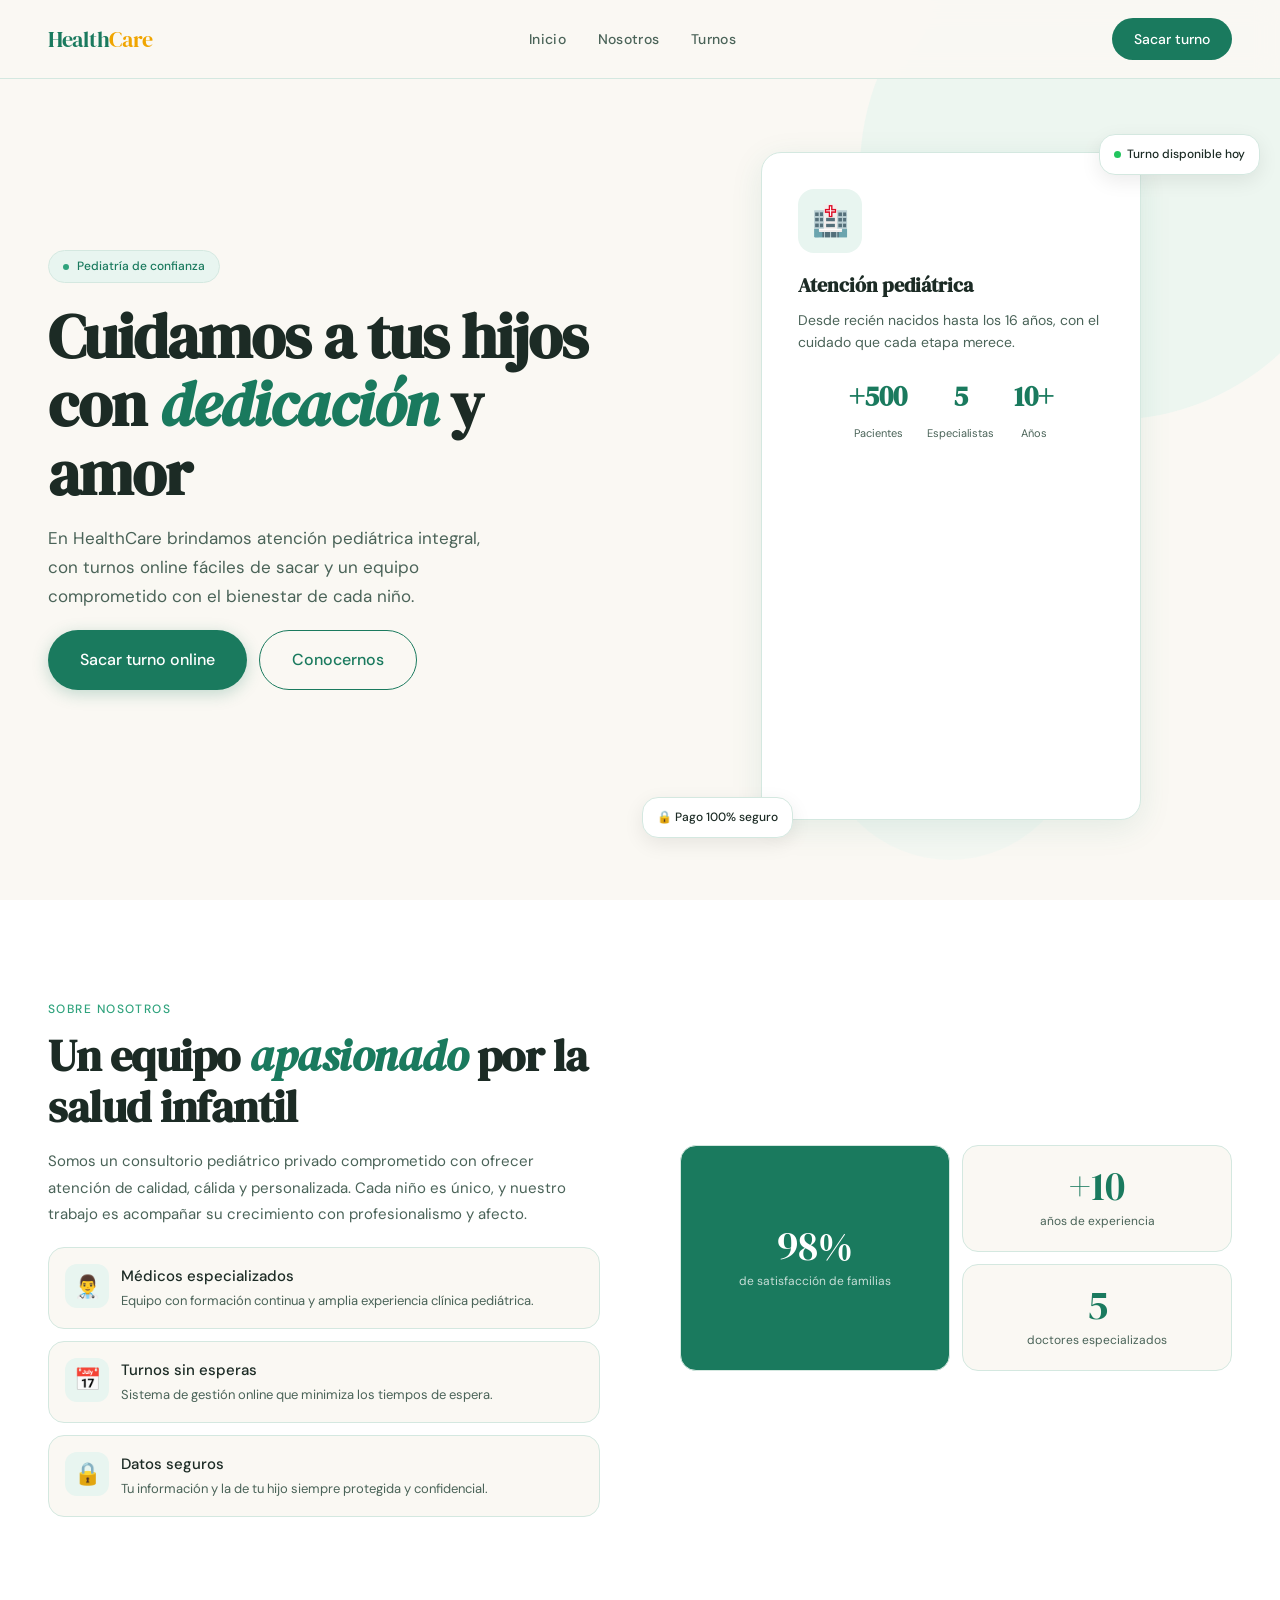
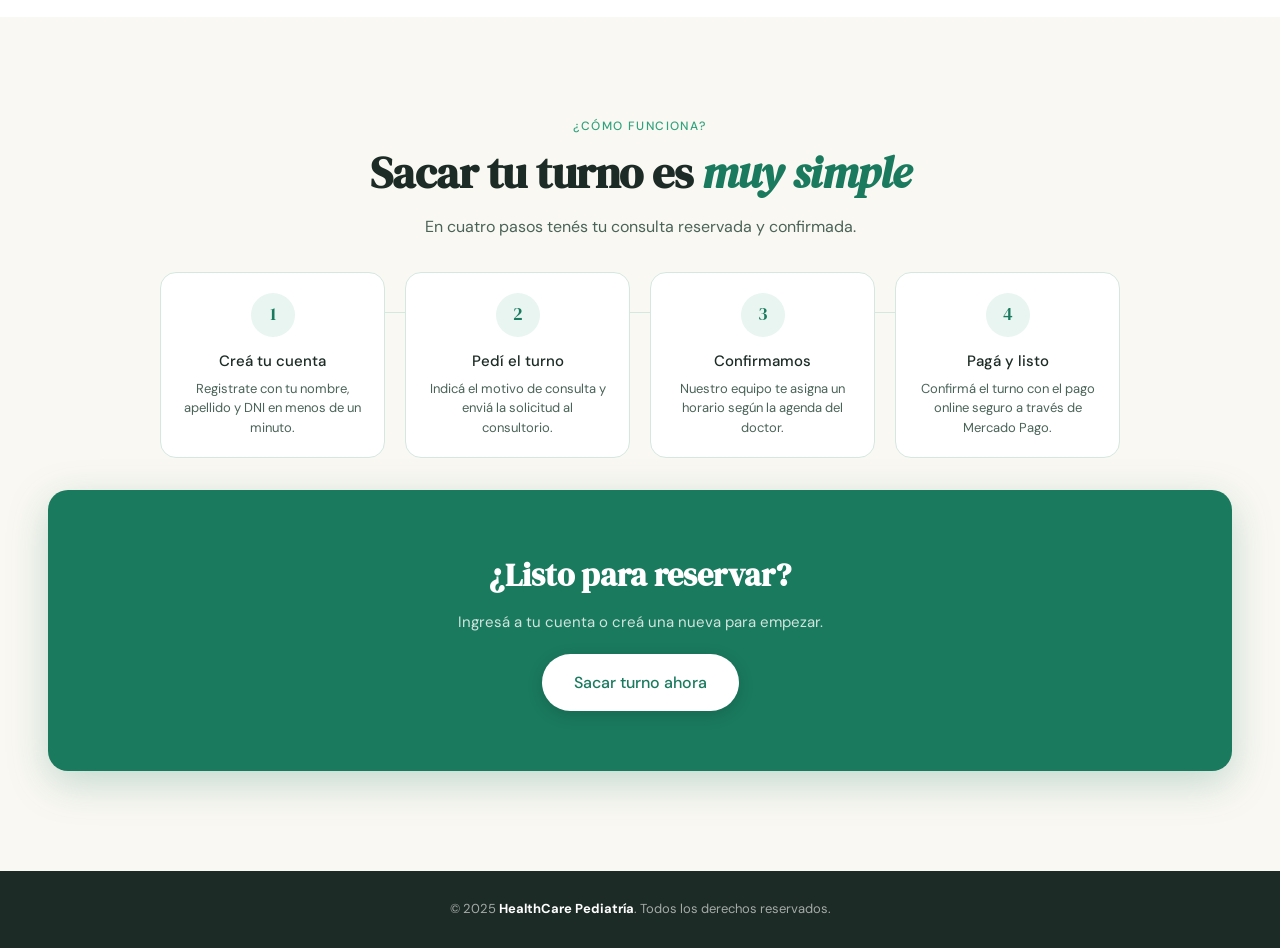
==== commit 0ea777c0: "debug" ====
--- a/index.html
+++ b/index.html
@@ -1,6 +1,7 @@
 <!DOCTYPE html>
 <html lang="es">
 <head>
+  <link rel="icon" type="image/png" href="/Logo-Healtcare.png">
   <meta charset="UTF-8" />
   <meta name="viewport" content="width=device-width, initial-scale=1.0, maximum-scale=5.0"/>
   <title>HealthCare Pediatría</title>
@@ -465,7 +466,7 @@
     <li><a href="#inicio">Inicio</a></li>
     <li><a href="#nosotros">Nosotros</a></li>
     <li><a href="#turnos">Turnos</a></li>
-    <li><a href="#contacto">Contacto</a></li>
+    
   </ul>
   <a href="login.html" class="nav-cta btn btn-sm">Sacar turno</a>
   <button class="nav-toggle" id="nav-toggle" aria-label="Abrir menú" aria-expanded="false">
@@ -478,7 +479,6 @@
   <a href="#inicio" onclick="cerrarMenu()">Inicio</a>
   <a href="#nosotros" onclick="cerrarMenu()">Nosotros</a>
   <a href="#turnos" onclick="cerrarMenu()">Turnos</a>
-  <a href="#contacto" onclick="cerrarMenu()">Contacto</a>
   <a href="login.html" class="btn btn-prim">Sacar turno</a>
 </div>
 
@@ -608,70 +608,7 @@
   </div>
 </section>
 
-<!-- CONTACTO -->
-<section id="contacto" class="seccion-contacto">
-  <div class="contacto-info">
-    <p class="seccion-tag">Contacto</p>
-    <h2 class="seccion-titulo">¿Tenés alguna <em>consulta</em>?</h2>
-    <p class="seccion-desc">Estamos para ayudarte. También podés escribirnos y te respondemos a la brevedad.</p>
-    <div class="contacto-datos">
-      <div class="dato">
-        <div class="dato-ico">📍</div>
-        <div class="dato-txt">
-          <strong>Dirección</strong>
-          <span>Av. Corrientes 1234, Buenos Aires</span>
-        </div>
-      </div>
-      <div class="dato">
-        <div class="dato-ico">📞</div>
-        <div class="dato-txt">
-          <strong>Teléfono</strong>
-          <span>+54 11 4000-0000</span>
-        </div>
-      </div>
-      <div class="dato">
-        <div class="dato-ico">✉️</div>
-        <div class="dato-txt">
-          <strong>Email</strong>
-          <span>contacto@healthcare-pediatria.com.ar</span>
-        </div>
-      </div>
-      <div class="dato">
-        <div class="dato-ico">🕐</div>
-        <div class="dato-txt">
-          <strong>Horario de atención</strong>
-          <span>Lunes a viernes: 8:00 – 19:00 hs</span>
-        </div>
-      </div>
-    </div>
-  </div>
-
-  <div>
-    <p class="seccion-tag" style="margin-top:8px">Escribinos</p>
-    <h3 style="font-family:var(--font-titulo);font-size:24px;margin-bottom:var(--space-lg);color:var(--texto)">Envianos un mensaje</h3>
-    <form class="form-contacto" onsubmit="enviarContacto(event)">
-      <div class="form-row">
-        <div>
-          <label for="cf-nombre">Nombre</label>
-          <input type="text" id="cf-nombre" placeholder="Tu nombre" required>
-        </div>
-        <div>
-          <label for="cf-apellido">Apellido</label>
-          <input type="text" id="cf-apellido" placeholder="Tu apellido" required>
-        </div>
-      </div>
-      <div>
-        <label for="cf-email">Email</label>
-        <input type="email" id="cf-email" placeholder="tu@email.com" required>
-      </div>
-      <div>
-        <label for="cf-mensaje">Mensaje</label>
-        <textarea id="cf-mensaje" placeholder="Escribí tu consulta acá..." required></textarea>
-      </div>
-      <button type="submit" class="btn btn-prim">Enviar mensaje</button>
-    </form>
-  </div>
-</section>
+
 
 <!-- FOOTER -->
 <footer class="footer">
--- a/css/components.css
+++ b/css/components.css
@@ -248,6 +248,14 @@
   -webkit-overflow-scrolling: touch;
   margin: 0 calc(-1 * var(--content-pad));
   padding: 0 var(--content-pad);
+  scrollbar-width: thin;
+}
+.table-container::-webkit-scrollbar {
+  height: 4px;
+}
+.table-container::-webkit-scrollbar-thumb {
+  background: var(--borde);
+  border-radius: var(--radio-full);
 }
 
 .tabla-hc {
@@ -276,7 +284,6 @@
 .tabla-hc tr:last-child td { border-bottom: none; }
 
 /* Cards en mobile para tablas (se activa con JS) */
-.table-cards .tabla-hc,
 .table-cards .tabla-hc thead {
   display: none;
 }
@@ -421,3 +428,401 @@
   transition: opacity .2s;
 }
 .link-verde:hover { opacity: .75; }
+
+/* ── CALENDARIO EDITOR (Doctor) ── */
+.calendario-mes {
+  display: grid;
+  grid-template-columns: repeat(7, 1fr);
+  gap: 8px;
+  margin-bottom: 20px;
+}
+.cal-header {
+  text-align: center;
+  font-size: 11px;
+  text-transform: uppercase;
+  letter-spacing: .05em;
+  color: var(--texto-s);
+  font-weight: 600;
+  padding: 8px;
+}
+.cal-dia-editor {
+  aspect-ratio: 1;
+  display: flex;
+  flex-direction: column;
+  align-items: center;
+  justify-content: center;
+  background: var(--blanco);
+  border: 2px solid var(--borde);
+  border-radius: 12px;
+  font-size: 14px;
+  font-weight: 500;
+  cursor: pointer;
+  transition: all .2s;
+  position: relative;
+}
+.cal-dia-editor:hover {
+  border-color: var(--verde);
+  transform: scale(1.05);
+}
+.cal-dia-editor.disponible {
+  background: var(--verde-claro);
+  border-color: var(--verde-mid);
+  color: var(--verde);
+}
+.cal-dia-editor.ocupado {
+  background: #f3f4f6;
+  border-color: #e5e7eb;
+  color: #9ca3af;
+}
+.cal-dia-editor.pasado {
+  opacity: .4;
+  cursor: not-allowed;
+}
+.cal-dia-editor .cal-num {
+  font-size: 18px;
+  font-family: var(--font-titulo);
+}
+.cal-dia-editor .cal-estado {
+  font-size: 10px;
+  margin-top: 2px;
+}
+
+/* ── HORARIOS EDITOR (Doctor) ── */
+.horarios-editor {
+  display: flex;
+  flex-wrap: wrap;
+  gap: 10px;
+  margin-bottom: 20px;
+}
+.hora-editor {
+  padding: 8px 18px;
+  border-radius: 20px;
+  border: 2px solid var(--borde);
+  background: var(--blanco);
+  font-size: 14px;
+  font-weight: 500;
+  cursor: pointer;
+  transition: all .2s;
+}
+.hora-editor:hover {
+  border-color: var(--verde);
+}
+.hora-editor.activo {
+  background: var(--verde);
+  color: var(--blanco);
+  border-color: var(--verde);
+}
+.hora-editor.eliminado {
+  background: #f3f4f6;
+  color: #9ca3af;
+  border-color: #e5e7eb;
+  text-decoration: line-through;
+}
+
+/* ── ESTADOS DE ATENCIÓN ── */
+.estado-atencion {
+  display: flex;
+  gap: 10px;
+  align-items: center;
+}
+.estado-badge {
+  padding: 6px 14px;
+  border-radius: 20px;
+  font-size: 12px;
+  font-weight: 600;
+}
+.estado-badge.pendiente {
+  background: var(--verde-claro);
+  color: var(--verde);
+}
+.estado-badge.atendiendo {
+  background: var(--warn-bg);
+  color: #854d0e;
+}
+.estado-badge.finalizado {
+  background: var(--ok-bg);
+  color: var(--ok);
+}
+
+
+/* ── DOC CARDS (Paciente) ── */
+.doc-card {
+  background: var(--blanco);
+  border: 2px solid var(--borde);
+  border-radius: var(--radio-lg);
+  padding: 20px;
+  text-align: center;
+  cursor: pointer;
+  transition: all .2s;
+}
+.doc-card:hover {
+  border-color: var(--verde-mid);
+  transform: translateY(-2px);
+  box-shadow: 0 8px 24px rgba(26,122,94,.1);
+}
+.doc-card.seleccionado {
+  border-color: var(--verde);
+  background: var(--verde-claro);
+}
+.doc-avatar {
+  width: 64px;
+  height: 64px;
+  border-radius: 50%;
+  background: var(--verde-claro);
+  display: flex;
+  align-items: center;
+  justify-content: center;
+  font-size: 32px;
+  margin: 0 auto 12px;
+}
+.doc-nombre {
+  font-weight: 600;
+  font-size: 14px;
+  color: var(--texto);
+  margin-bottom: 4px;
+}
+.doc-espec {
+  font-size: 12px;
+  color: var(--texto-s);
+}
+
+/* ── CALENDARIO PACIENTE ── */
+.calendario-grid {
+  display: flex;
+  gap: 0;
+  overflow-x: auto;
+  -webkit-overflow-scrolling: touch;
+  padding-bottom: 8px;
+  scrollbar-width: thin;
+  /* Scroll solo dentro del contenedor */
+}
+.calendario-grid::-webkit-scrollbar {
+  height: 4px;
+}
+.calendario-grid::-webkit-scrollbar-thumb {
+  background: var(--borde);
+  border-radius: var(--radio-full);
+}
+
+/* Grupo de mes dentro del calendario */
+.cal-mes-grupo {
+  display: flex;
+  flex-direction: column;
+  gap: 8px;
+  flex-shrink: 0;
+  padding: 0 12px;
+  border-right: 2px solid var(--verde-mid);
+}
+.cal-mes-grupo:last-child {
+  border-right: none;
+}
+.cal-mes-label {
+  font-size: 13px;
+  font-weight: 600;
+  text-transform: capitalize;
+  letter-spacing: 0.03em;
+  color: var(--verde);
+  text-align: center;
+  padding-bottom: 4px;
+  border-bottom: 1px solid var(--borde);
+  margin-bottom: 4px;
+}
+.cal-mes-dias {
+  display: flex;
+  flex-direction: column;
+  gap: 8px;
+}
+.cal-mes-fila {
+  display: flex;
+  gap: 8px;
+}
+
+.cal-dia {
+  flex-shrink: 0;
+  width: 64px;
+  height: 64px;
+  display: flex;
+  flex-direction: column;
+  align-items: center;
+  justify-content: center;
+  background: var(--blanco);
+  border: 1.5px solid var(--borde);
+  border-radius: 12px;
+  font-size: 14px;
+  font-weight: 500;
+  cursor: pointer;
+  transition: all .2s;
+}
+.cal-dia:hover {
+  border-color: var(--verde);
+}
+.cal-dia.disponible {
+  background: var(--verde-claro);
+  border-color: var(--verde-mid);
+  color: var(--verde);
+}
+.cal-dia.ocupado {
+  background: #f3f4f6;
+  border-color: #e5e7eb;
+  color: #9ca3af;
+  cursor: not-allowed;
+}
+.cal-dia.seleccionado {
+  background: var(--verde);
+  color: var(--blanco);
+  border-color: var(--verde);
+}
+.cal-dia-nombre {
+  font-size: 10px;
+  text-transform: uppercase;
+  opacity: .7;
+  margin-bottom: 2px;
+}
+.cal-dia-numero {
+  font-size: 18px;
+  font-family: var(--font-titulo);
+}
+
+/* ── HORARIOS PACIENTE ── */
+.horarios-grid {
+  display: flex;
+  flex-wrap: wrap;
+  gap: 10px;
+  margin-bottom: 20px;
+}
+.hora-chip {
+  padding: 8px 18px;
+  border-radius: 20px;
+  border: 1.5px solid var(--borde);
+  background: var(--blanco);
+  font-size: 14px;
+  font-weight: 500;
+  cursor: pointer;
+  transition: all .2s;
+}
+.hora-chip:hover {
+  border-color: var(--verde);
+}
+.hora-chip.seleccionado {
+  background: var(--verde);
+  color: var(--blanco);
+  border-color: var(--verde);
+}
+.hora-chip.ocupado {
+  background: #f3f4f6;
+  color: #9ca3af;
+  border-color: #e5e7eb;
+  cursor: not-allowed;
+}
+
+/* ── PACIENTES LISTA ── */
+.pacientes-lista {
+  display: flex;
+  flex-direction: column;
+  gap: 10px;
+  margin-bottom: 20px;
+}
+.pac-item {
+  display: flex;
+  align-items: center;
+  gap: 12px;
+  padding: 12px 16px;
+  background: var(--blanco);
+  border: 1.5px solid var(--borde);
+  border-radius: 12px;
+  cursor: pointer;
+  transition: all .2s;
+}
+.pac-item:hover {
+  border-color: var(--verde);
+}
+.pac-item.seleccionado {
+  border-color: var(--verde);
+  background: var(--verde-claro);
+}
+.pac-avatar {
+  width: 40px;
+  height: 40px;
+  border-radius: 50%;
+  background: var(--verde-claro);
+  display: flex;
+  align-items: center;
+  justify-content: center;
+  font-size: 20px;
+}
+.pac-info {
+  flex: 1;
+}
+.pac-nombre {
+  font-weight: 600;
+  font-size: 14px;
+}
+.pac-datos {
+  font-size: 12px;
+  color: var(--texto-s);
+}
+
+/* ── FICHA MÉDICA ── */
+.ficha-grid {
+  display: grid;
+  grid-template-columns: 1fr;
+  gap: 16px;
+}
+.ficha-item {
+  background: var(--crema);
+  border: 1px solid var(--borde);
+  border-radius: 12px;
+  padding: 16px;
+}
+.ficha-label {
+  font-size: 11px;
+  text-transform: uppercase;
+  letter-spacing: .05em;
+  color: var(--texto-s);
+  margin-bottom: 4px;
+}
+.ficha-valor {
+  font-size: 16px;
+  font-weight: 600;
+  color: var(--texto);
+}
+
+/* ── MODAL OVERLAY ── */
+.modal-overlay {
+  position: fixed;
+  inset: 0;
+  background: rgba(0,0,0,.4);
+  z-index: 1000;
+  display: none;
+  align-items: center;
+  justify-content: center;
+  backdrop-filter: blur(4px);
+  padding: var(--content-pad);
+}
+.modal-overlay.activo {
+  display: flex;
+}
+.modal-box {
+  background: var(--blanco);
+  border-radius: var(--radio-xl);
+  padding: 32px;
+  max-width: 480px;
+  width: 100%;
+  box-shadow: 0 24px 64px rgba(0,0,0,.15);
+}
+.modal-box h3 {
+  font-family: var(--font-titulo);
+  font-size: 22px;
+  margin-bottom: 20px;
+}
+
+
+/*RR derechos reservados a todos 
+los dev del proyecto universitario  
+Garavano, Nicolás
+Godoy, Axel Gabriel
+Antoniazzi, Jonathan
+Remedios, Lucas
+Serrano, Santiago
+López, Santiago 
+*/
--- a/css/layout.css
+++ b/css/layout.css
@@ -1,6 +1,7 @@
 /* ═══════════════════════════════════════════════
    layout.css · HealthCare Pediatría
-   Layout, Nav, Sidebar, Footer · Mobile-First
+   Layout, Nav, Sidebar MOBILE, Footer · Mobile-First
+   Las clases DESKTOP del sidebar están en responsive.css
    ═══════════════════════════════════════════════ */
 
 /* ── NAVBAR ── */
@@ -96,7 +97,7 @@
   margin-top: var(--space-xl);
 }
 
-/* ── DASHBOARD LAYOUT ── */
+/* ── DASHBOARD LAYOUT MOBILE ── */
 .dashboard-layout {
   display: grid;
   grid-template-columns: 1fr;
@@ -104,8 +105,9 @@
   padding-top: 56px; /* nav height */
 }
 
+/* Sidebar desktop: hidden en mobile, definido en responsive.css */
 .sidebar {
-  display: none; /* hidden mobile */
+  display: none;
 }
 
 .main-content {
@@ -170,38 +172,100 @@
   line-height: 1.6;
 }
 
-/* ── BOTÓN RETROCEDER ── */
-.btn-retroceder {
-  position: fixed;
-  bottom: 20px;
-  left: 50%;
-  transform: translateX(-50%);
-  z-index: 998;
+/* ── MOBILE HEADER (dashboard) ── */
+.dash-mobile-header {
+  display: flex;
+  align-items: center;
+  justify-content: space-between;
+  padding: 14px var(--content-pad);
   background: var(--verde);
   color: var(--blanco);
+  position: sticky;
+  top: 0;
+  z-index: 50;
+}
+.dash-mobile-header .logo {
+  font-family: var(--font-titulo);
+  font-size: 20px;
+}
+.dash-mobile-header .logo span { color: var(--acento); }
+.dash-mobile-toggle {
+  background: none;
   border: none;
-  padding: 14px 24px;
-  border-radius: var(--radio-full);
-  font-family: var(--font-cuerpo);
-  font-size: 15px;
-  font-weight: 700;
+  color: var(--blanco);
+  font-size: 24px;
+  min-width: var(--touch-min);
+  min-height: var(--touch-min);
+  display: flex;
+  align-items: center;
+  justify-content: center;
+}
+
+/* ── MOBILE SIDEBAR OVERLAY ── */
+.sidebar-overlay {
+  position: fixed;
+  inset: 0;
+  background: rgba(0,0,0,.5);
+  z-index: 90;
+  display: none;
+  backdrop-filter: blur(4px);
+}
+.sidebar-overlay.activo { display: block; }
+
+.sidebar-mobile {
+  position: fixed;
+  top: 0;
+  left: 0;
+  bottom: 0;
+  width: 280px;
+  background: var(--verde);
+  color: var(--blanco);
+  padding: 24px;
+  z-index: 95;
+  transform: translateX(-100%);
+  transition: transform .3s ease;
+  display: flex;
+  flex-direction: column;
+  justify-content: space-between;
+  overflow-y: auto;
+}
+.sidebar-mobile.activo { transform: translateX(0); }
+
+/* Sidebar mobile brand/menu/items */
+.sidebar-mobile .sidebar-brand {
+  font-family: var(--font-titulo);
+  font-size: 22px;
+  margin-bottom: 8px;
+}
+.sidebar-mobile .sidebar-brand span { color: var(--acento); }
+.sidebar-mobile .sidebar-logo {
+  font-size: 13px;
+  opacity: .7;
+  margin-bottom: 40px;
+}
+.sidebar-mobile .sidebar-menu {
+  list-style: none;
+  display: flex;
+  flex-direction: column;
+  gap: 8px;
+}
+.sidebar-mobile .sidebar-item {
+  padding: 12px 16px;
+  border-radius: var(--radio-md);
+  color: rgba(255,255,255,.75);
+  font-weight: 500;
   cursor: pointer;
-  box-shadow: 0 6px 24px rgba(26,122,94,.35);
+  display: flex;
+  align-items: center;
+  gap: 12px;
   transition: all .2s;
-  display: flex;
-  align-items: center;
-  gap: var(--space-sm);
+  font-size: 14px;
   min-height: var(--touch-min);
 }
-.btn-retroceder:hover {
-  background: var(--verde-mid);
-  transform: translateX(-50%) translateY(-2px) scale(1.02);
-  box-shadow: 0 10px 32px rgba(26,122,94,.4);
-}
-.btn-retroceder::before {
-  content: '←';
-  font-size: 20px;
-  font-weight: 700;
+.sidebar-mobile .sidebar-item:hover,
+.sidebar-mobile .sidebar-item.active {
+  background: rgba(255,255,255,.15);
+  color: var(--blanco);
 }
 
 /* ── FOOTER ── */
--- a/css/responsive.css
+++ b/css/responsive.css
@@ -110,6 +110,11 @@
     min-height: 100vh;
   }
 
+  /* ── OCULTAR HEADER MOBILE EN DESKTOP ── */
+  .dash-mobile-header {
+    display: none !important;
+  }
+
   /* ── DASHBOARD HEADER DESKTOP ── */
   .dash-header {
     flex-direction: row;
@@ -145,18 +150,6 @@
   .tabla-hc th,
   .tabla-hc td { white-space: nowrap; }
 
-  /* ── BOTÓN RETROCEDER DESKTOP ── */
-  .btn-retroceder {
-    bottom: 24px;
-    left: 24px;
-    transform: none;
-    padding: 18px 28px;
-    font-size: 16px;
-  }
-  .btn-retroceder:hover {
-    transform: translateY(-2px) scale(1.05);
-  }
-
   /* ── PUSH NOTIFICATION DESKTOP ── */
   .push-box {
     padding: 40px 48px;
@@ -177,6 +170,16 @@
 
   /* ── FOOTER DESKTOP ── */
   .footer { padding: 28px 48px; }
+
+  /* ── DOCTORES GRID DESKTOP ── */
+  .doctores-grid {
+    display: grid;
+    grid-template-columns: repeat(auto-fit, minmax(200px, 1fr));
+    gap: 16px;
+  }
+  .ficha-grid {
+    grid-template-columns: repeat(auto-fit, minmax(200px, 1fr));
+  }
 }
 
 /* ── TABLET (481px - 768px) ── */
